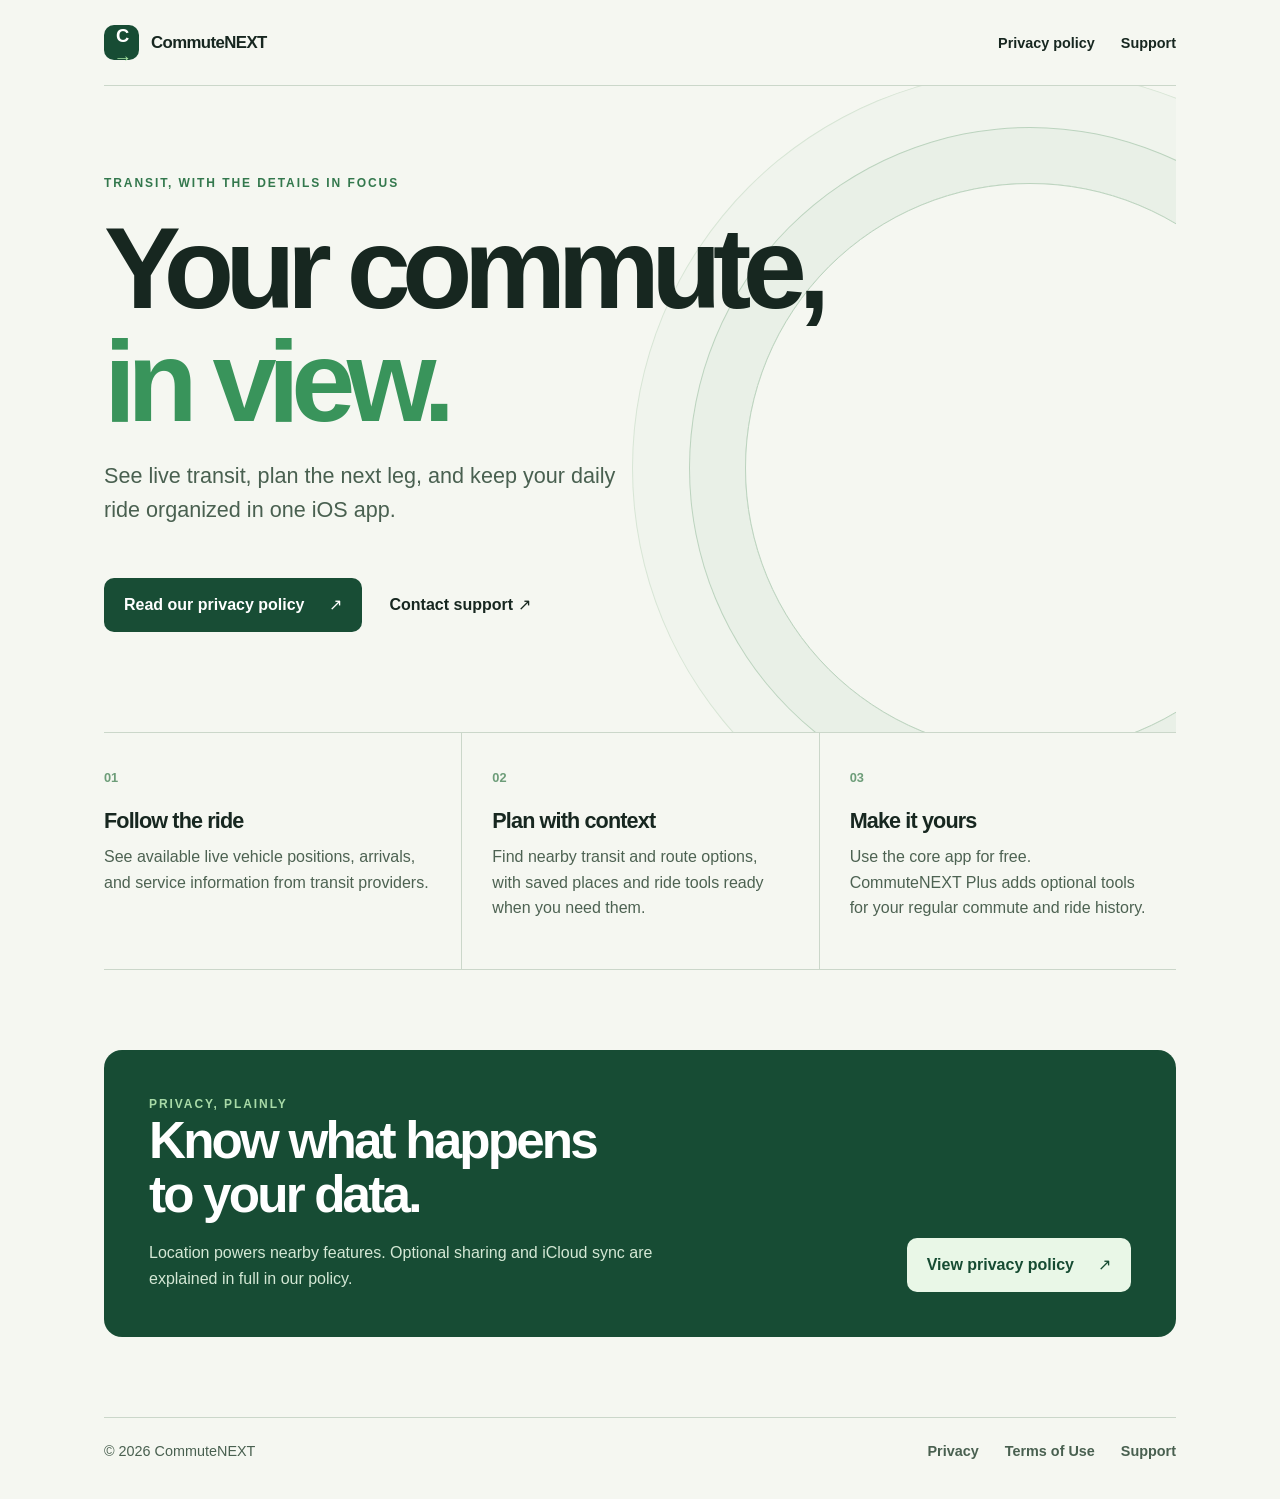
==== index.html @ d7183db9 "Publish CommuteNEXT website and privacy policy" ====
<!doctype html>
<html lang="en">
<head>
  <meta charset="utf-8">
  <meta name="viewport" content="width=device-width, initial-scale=1">
  <meta name="color-scheme" content="light dark">
  <meta name="description" content="CommuteNEXT helps you follow live transit, plan your commute, and keep the details that matter close at hand.">
  <title>CommuteNEXT — Your commute, in view</title>
  <link rel="stylesheet" href="styles.css">
</head>
<body>
  <div class="site-shell">
    <header class="site-header">
      <a class="brand" href="./" aria-label="CommuteNEXT home"><span class="brand-mark" aria-hidden="true">C<span>→</span></span><span>CommuteNEXT</span></a>
      <nav aria-label="Main navigation"><a href="privacy/">Privacy policy</a><a href="mailto:tanner.davidson@fabweavr.com?subject=CommuteNEXT%20Support">Support</a></nav>
    </header>
    <main>
      <section class="hero" aria-labelledby="hero-title">
        <p class="eyebrow">Transit, with the details in focus</p>
        <h1 id="hero-title">Your commute,<br><em>in view.</em></h1>
        <p class="lead">See live transit, plan the next leg, and keep your daily ride organized in one iOS app.</p>
        <div class="hero-actions"><a class="button" href="privacy/">Read our privacy policy <span aria-hidden="true">↗</span></a><a class="text-link" href="mailto:tanner.davidson@fabweavr.com?subject=CommuteNEXT%20Support">Contact support <span aria-hidden="true">↗</span></a></div>
      </section>
      <section class="features" aria-label="What CommuteNEXT offers">
        <div><span class="feature-number">01</span><h2>Follow the ride</h2><p>See available live vehicle positions, arrivals, and service information from transit providers.</p></div>
        <div><span class="feature-number">02</span><h2>Plan with context</h2><p>Find nearby transit and route options, with saved places and ride tools ready when you need them.</p></div>
        <div><span class="feature-number">03</span><h2>Make it yours</h2><p>Use the core app for free. CommuteNEXT Plus adds optional tools for your regular commute and ride history.</p></div>
      </section>
      <section class="privacy-callout"><div><p class="eyebrow">Privacy, plainly</p><h2>Know what happens to your data.</h2><p>Location powers nearby features. Optional sharing and iCloud sync are explained in full in our policy.</p></div><a class="button button-light" href="privacy/">View privacy policy <span aria-hidden="true">↗</span></a></section>
    </main>
    <footer><span>© 2026 CommuteNEXT</span><span><a href="privacy/">Privacy</a><a href="https://www.apple.com/legal/internet-services/itunes/dev/stdeula/">Terms of Use</a><a href="mailto:tanner.davidson@fabweavr.com?subject=CommuteNEXT%20Support">Support</a></span></footer>
  </div>
</body>
</html>
---- styles.css ----
:root{font-family:-apple-system,BlinkMacSystemFont,"Segoe UI",sans-serif;color:#172720;background:#f5f7f1;font-synthesis:none}*{box-sizing:border-box}html{scroll-behavior:smooth}body{margin:0}a{color:inherit;text-underline-offset:3px}a:focus-visible{outline:3px solid #53a86f;outline-offset:4px}.site-shell{max-width:1200px;margin:auto;padding:0 5vw}.site-header{display:flex;align-items:center;justify-content:space-between;gap:24px;padding:25px 0;border-bottom:1px solid #cbd7ca}.brand{display:inline-flex;align-items:center;gap:12px;text-decoration:none;font-size:1.05rem;font-weight:750;letter-spacing:-.035em}.brand-mark{display:grid;place-items:center;width:35px;height:35px;border-radius:10px;background:#174c34;color:white;font-size:1.15rem;letter-spacing:-.12em}.brand-mark span{color:#a5e2a0}.site-header nav,footer span:last-child{display:flex;gap:26px;flex-wrap:wrap}.site-header nav a,footer a{text-decoration:none;font-size:.9rem;font-weight:600}.site-header nav a:hover,footer a:hover,.text-link:hover{text-decoration:underline}.hero{min-height:610px;display:flex;flex-direction:column;justify-content:center;padding:90px 0 100px;position:relative;overflow:hidden}.hero:after{content:"";position:absolute;right:-13%;top:15%;width:53%;aspect-ratio:1;border:1px solid #bbd3be;border-radius:50%;box-shadow:0 0 0 55px #e9f0e7,0 0 0 56px #bbd3be,0 0 0 112px #f0f4ed,0 0 0 113px #d7e5d5;pointer-events:none}.eyebrow{margin:0 0 22px;color:#33784d;text-transform:uppercase;letter-spacing:.16em;font-size:.75rem;font-weight:800}.hero h1,.policy h1{margin:0;font-size:clamp(3.7rem,9vw,7.8rem);line-height:.98;letter-spacing:-.075em;max-width:780px;position:relative;z-index:1}.hero h1 em{font-style:normal;color:#39945b}.lead{max-width:520px;font-size:clamp(1.08rem,2vw,1.35rem);line-height:1.55;color:#496050;position:relative;z-index:1}.hero-actions{display:flex;align-items:center;gap:28px;flex-wrap:wrap;margin-top:30px;position:relative;z-index:1}.button{display:inline-flex;justify-content:space-between;align-items:center;gap:24px;background:#184d35;color:#fff;padding:16px 20px;border-radius:10px;text-decoration:none;font-weight:700;min-height:54px}.button:hover{background:#267046}.text-link{font-weight:700;text-decoration:none}.features{display:grid;grid-template-columns:repeat(3,1fr);border-top:1px solid #cbd7ca;border-bottom:1px solid #cbd7ca}.features>div{padding:35px 30px 48px 0}.features>div+div{border-left:1px solid #cbd7ca;padding-left:30px}.feature-number{font-size:.8rem;font-weight:800;color:#6d9d79}.features h2{font-size:1.35rem;letter-spacing:-.04em;margin:22px 0 10px}.features p,.privacy-callout p{line-height:1.6;color:#4d6252;margin:0}.privacy-callout{display:flex;align-items:end;justify-content:space-between;gap:30px;background:#174c34;color:#fff;border-radius:18px;margin:80px 0;padding:45px}.privacy-callout .eyebrow{color:#a8daa7}.privacy-callout h2{font-size:clamp(2rem,4vw,3.4rem);line-height:1.06;letter-spacing:-.055em;margin:0 0 18px;max-width:500px}.privacy-callout p{color:#d4e8d5;max-width:520px}.button-light{background:#e9f7e7;color:#164b32;white-space:nowrap}.button-light:hover{background:#fff}footer{display:flex;justify-content:space-between;gap:20px;padding:25px 0 40px;border-top:1px solid #cbd7ca;color:#496050;font-size:.9rem}.policy{max-width:850px;margin:0 auto;padding:68px 0 100px}.policy-head{padding-bottom:32px}.policy h1{font-size:clamp(3.1rem,7vw,5.5rem)}.policy .lead{font-size:1.15rem;margin:25px 0 15px}.date{font-size:.9rem;font-weight:700;color:#5d715f}.policy-nav{display:flex;flex-wrap:wrap;gap:10px;padding:25px 0;border-top:1px solid #cbd7ca;border-bottom:1px solid #cbd7ca}.policy-nav a{font-size:.85rem;text-decoration:none;padding:9px 12px;border-radius:7px;background:#e8eee5;color:#28553a;font-weight:700}.policy-nav a:hover{background:#dce9d9}.policy article section{padding:34px 0;border-bottom:1px solid #d4dfd1;scroll-margin-top:20px}.policy h2{font-size:1.8rem;letter-spacing:-.045em;margin:0 0 18px}.policy h3{font-size:1.12rem;letter-spacing:-.02em;margin:28px 0 10px}.policy p,.policy li{font-size:1rem;line-height:1.72;color:#3d5243}.policy p{margin:0 0 14px}.policy li{margin-bottom:9px}.policy ul{padding-left:24px}.policy a{color:#176040;font-weight:650}@media(max-width:720px){.site-header{align-items:flex-start}.site-header nav{gap:14px;justify-content:flex-end}.hero{min-height:550px;padding:75px 0}.hero:after{right:-60%;top:5%;width:85%;opacity:.6}.features{grid-template-columns:1fr}.features>div,.features>div+div{padding:24px 0;border-left:0}.features>div+div{border-top:1px solid #cbd7ca}.privacy-callout{display:block;padding:30px;margin:55px 0}.privacy-callout .button{margin-top:25px}.policy{padding:50px 0 70px}footer{display:block}footer span:last-child{margin-top:20px}}
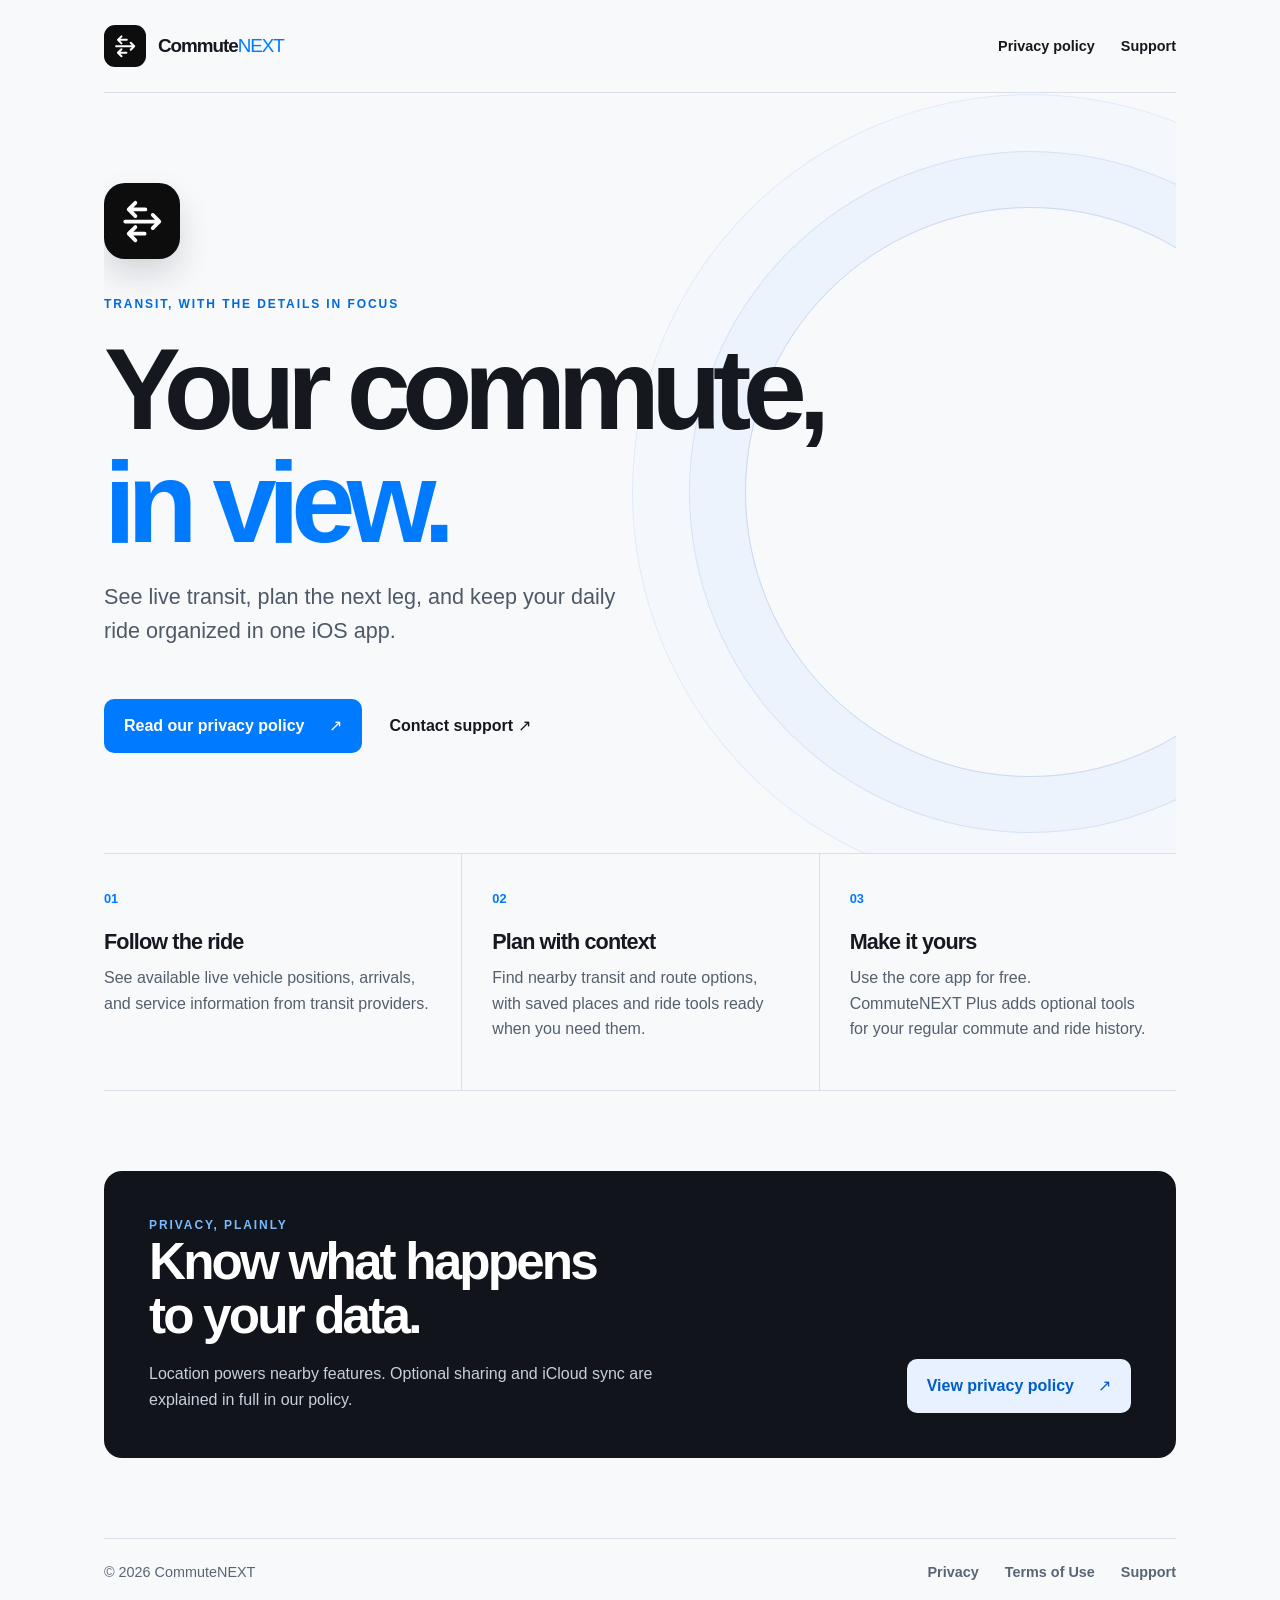
==== commit 049063bf: "Use CommuteNEXT app branding on website" ====
--- a/index.html
+++ b/index.html
@@ -6,16 +6,18 @@
   <meta name="color-scheme" content="light dark">
   <meta name="description" content="CommuteNEXT helps you follow live transit, plan your commute, and keep the details that matter close at hand.">
   <title>CommuteNEXT — Your commute, in view</title>
+  <link rel="icon" type="image/svg+xml" href="favicon.svg">
   <link rel="stylesheet" href="styles.css">
 </head>
 <body>
   <div class="site-shell">
     <header class="site-header">
-      <a class="brand" href="./" aria-label="CommuteNEXT home"><span class="brand-mark" aria-hidden="true">C<span>→</span></span><span>CommuteNEXT</span></a>
+      <a class="brand" href="./" aria-label="CommuteNEXT home"><span class="brand-mark" aria-hidden="true"><img src="assets/commutenext-arrows.svg" alt=""></span><span class="brand-name">Commute<span>NEXT</span></span></a>
       <nav aria-label="Main navigation"><a href="privacy/">Privacy policy</a><a href="mailto:tanner.davidson@fabweavr.com?subject=CommuteNEXT%20Support">Support</a></nav>
     </header>
     <main>
       <section class="hero" aria-labelledby="hero-title">
+        <div class="hero-emblem" aria-hidden="true"><img src="assets/commutenext-arrows.svg" alt=""></div>
         <p class="eyebrow">Transit, with the details in focus</p>
         <h1 id="hero-title">Your commute,<br><em>in view.</em></h1>
         <p class="lead">See live transit, plan the next leg, and keep your daily ride organized in one iOS app.</p>
--- a/styles.css
+++ b/styles.css
@@ -1 +1,112 @@
-:root{font-family:-apple-system,BlinkMacSystemFont,"Segoe UI",sans-serif;color:#172720;background:#f5f7f1;font-synthesis:none}*{box-sizing:border-box}html{scroll-behavior:smooth}body{margin:0}a{color:inherit;text-underline-offset:3px}a:focus-visible{outline:3px solid #53a86f;outline-offset:4px}.site-shell{max-width:1200px;margin:auto;padding:0 5vw}.site-header{display:flex;align-items:center;justify-content:space-between;gap:24px;padding:25px 0;border-bottom:1px solid #cbd7ca}.brand{display:inline-flex;align-items:center;gap:12px;text-decoration:none;font-size:1.05rem;font-weight:750;letter-spacing:-.035em}.brand-mark{display:grid;place-items:center;width:35px;height:35px;border-radius:10px;background:#174c34;color:white;font-size:1.15rem;letter-spacing:-.12em}.brand-mark span{color:#a5e2a0}.site-header nav,footer span:last-child{display:flex;gap:26px;flex-wrap:wrap}.site-header nav a,footer a{text-decoration:none;font-size:.9rem;font-weight:600}.site-header nav a:hover,footer a:hover,.text-link:hover{text-decoration:underline}.hero{min-height:610px;display:flex;flex-direction:column;justify-content:center;padding:90px 0 100px;position:relative;overflow:hidden}.hero:after{content:"";position:absolute;right:-13%;top:15%;width:53%;aspect-ratio:1;border:1px solid #bbd3be;border-radius:50%;box-shadow:0 0 0 55px #e9f0e7,0 0 0 56px #bbd3be,0 0 0 112px #f0f4ed,0 0 0 113px #d7e5d5;pointer-events:none}.eyebrow{margin:0 0 22px;color:#33784d;text-transform:uppercase;letter-spacing:.16em;font-size:.75rem;font-weight:800}.hero h1,.policy h1{margin:0;font-size:clamp(3.7rem,9vw,7.8rem);line-height:.98;letter-spacing:-.075em;max-width:780px;position:relative;z-index:1}.hero h1 em{font-style:normal;color:#39945b}.lead{max-width:520px;font-size:clamp(1.08rem,2vw,1.35rem);line-height:1.55;color:#496050;position:relative;z-index:1}.hero-actions{display:flex;align-items:center;gap:28px;flex-wrap:wrap;margin-top:30px;position:relative;z-index:1}.button{display:inline-flex;justify-content:space-between;align-items:center;gap:24px;background:#184d35;color:#fff;padding:16px 20px;border-radius:10px;text-decoration:none;font-weight:700;min-height:54px}.button:hover{background:#267046}.text-link{font-weight:700;text-decoration:none}.features{display:grid;grid-template-columns:repeat(3,1fr);border-top:1px solid #cbd7ca;border-bottom:1px solid #cbd7ca}.features>div{padding:35px 30px 48px 0}.features>div+div{border-left:1px solid #cbd7ca;padding-left:30px}.feature-number{font-size:.8rem;font-weight:800;color:#6d9d79}.features h2{font-size:1.35rem;letter-spacing:-.04em;margin:22px 0 10px}.features p,.privacy-callout p{line-height:1.6;color:#4d6252;margin:0}.privacy-callout{display:flex;align-items:end;justify-content:space-between;gap:30px;background:#174c34;color:#fff;border-radius:18px;margin:80px 0;padding:45px}.privacy-callout .eyebrow{color:#a8daa7}.privacy-callout h2{font-size:clamp(2rem,4vw,3.4rem);line-height:1.06;letter-spacing:-.055em;margin:0 0 18px;max-width:500px}.privacy-callout p{color:#d4e8d5;max-width:520px}.button-light{background:#e9f7e7;color:#164b32;white-space:nowrap}.button-light:hover{background:#fff}footer{display:flex;justify-content:space-between;gap:20px;padding:25px 0 40px;border-top:1px solid #cbd7ca;color:#496050;font-size:.9rem}.policy{max-width:850px;margin:0 auto;padding:68px 0 100px}.policy-head{padding-bottom:32px}.policy h1{font-size:clamp(3.1rem,7vw,5.5rem)}.policy .lead{font-size:1.15rem;margin:25px 0 15px}.date{font-size:.9rem;font-weight:700;color:#5d715f}.policy-nav{display:flex;flex-wrap:wrap;gap:10px;padding:25px 0;border-top:1px solid #cbd7ca;border-bottom:1px solid #cbd7ca}.policy-nav a{font-size:.85rem;text-decoration:none;padding:9px 12px;border-radius:7px;background:#e8eee5;color:#28553a;font-weight:700}.policy-nav a:hover{background:#dce9d9}.policy article section{padding:34px 0;border-bottom:1px solid #d4dfd1;scroll-margin-top:20px}.policy h2{font-size:1.8rem;letter-spacing:-.045em;margin:0 0 18px}.policy h3{font-size:1.12rem;letter-spacing:-.02em;margin:28px 0 10px}.policy p,.policy li{font-size:1rem;line-height:1.72;color:#3d5243}.policy p{margin:0 0 14px}.policy li{margin-bottom:9px}.policy ul{padding-left:24px}.policy a{color:#176040;font-weight:650}@media(max-width:720px){.site-header{align-items:flex-start}.site-header nav{gap:14px;justify-content:flex-end}.hero{min-height:550px;padding:75px 0}.hero:after{right:-60%;top:5%;width:85%;opacity:.6}.features{grid-template-columns:1fr}.features>div,.features>div+div{padding:24px 0;border-left:0}.features>div+div{border-top:1px solid #cbd7ca}.privacy-callout{display:block;padding:30px;margin:55px 0}.privacy-callout .button{margin-top:25px}.policy{padding:50px 0 70px}footer{display:block}footer span:last-child{margin-top:20px}}
+:root {
+  font-family: -apple-system, BlinkMacSystemFont, "Segoe UI", sans-serif;
+  color: #15191f;
+  background: #f8f9fb;
+  font-synthesis: none;
+}
+* { box-sizing: border-box; }
+html { scroll-behavior: smooth; }
+body { margin: 0; }
+a { color: inherit; text-underline-offset: 3px; }
+a:focus-visible { outline: 3px solid #007aff; outline-offset: 4px; }
+.site-shell { max-width: 1200px; margin: auto; padding: 0 5vw; }
+.site-header {
+  display: flex; align-items: center; justify-content: space-between; gap: 24px;
+  padding: 25px 0; border-bottom: 1px solid #d9dfe8;
+}
+.brand { display: inline-flex; align-items: center; gap: 12px; text-decoration: none; white-space: nowrap; }
+.brand-mark {
+  display: grid; place-items: center; width: 42px; height: 42px;
+  flex: none; border-radius: 11px; background: #0d0d0d;
+}
+.brand-mark img { display: block; width: 34px; height: 34px; }
+.brand-name { font-size: 1.18rem; font-weight: 850; letter-spacing: -.055em; }
+.brand-name span { color: #007aff; font-weight: 500; }
+.site-header nav, footer span:last-child { display: flex; gap: 26px; flex-wrap: wrap; }
+.site-header nav a, footer a { text-decoration: none; font-size: .9rem; font-weight: 650; }
+.site-header nav a:hover, footer a:hover, .text-link:hover { text-decoration: underline; }
+.hero {
+  min-height: 610px; display: flex; flex-direction: column; justify-content: center;
+  padding: 90px 0 100px; position: relative; overflow: hidden;
+}
+.hero::after {
+  content: ""; position: absolute; right: -13%; top: 15%; width: 53%; aspect-ratio: 1;
+  border: 1px solid #c8d9f2; border-radius: 50%;
+  box-shadow: 0 0 0 55px #edf3fc, 0 0 0 56px #d4e2f7,
+    0 0 0 112px #f4f7fc, 0 0 0 113px #e0eafa;
+  pointer-events: none;
+}
+.hero-emblem {
+  display: grid; place-items: center; width: 76px; height: 76px; margin-bottom: 38px;
+  border-radius: 21px; background: #0d0d0d; box-shadow: 0 16px 32px #10192726;
+  position: relative; z-index: 1;
+}
+.hero-emblem img { width: 64px; height: 64px; }
+.eyebrow {
+  margin: 0 0 22px; color: #0069dd; text-transform: uppercase;
+  letter-spacing: .16em; font-size: .75rem; font-weight: 800;
+}
+.hero h1, .policy h1 {
+  margin: 0; font-size: clamp(3.7rem, 9vw, 7.8rem); line-height: .98;
+  letter-spacing: -.075em; max-width: 780px; position: relative; z-index: 1;
+}
+.hero h1 em { font-style: normal; color: #007aff; }
+.lead {
+  max-width: 520px; font-size: clamp(1.08rem, 2vw, 1.35rem);
+  line-height: 1.55; color: #4e5968; position: relative; z-index: 1;
+}
+.hero-actions { display: flex; align-items: center; gap: 28px; flex-wrap: wrap; margin-top: 30px; position: relative; z-index: 1; }
+.button {
+  display: inline-flex; justify-content: space-between; align-items: center; gap: 24px;
+  background: #007aff; color: #fff; padding: 16px 20px; border-radius: 10px;
+  text-decoration: none; font-weight: 700; min-height: 54px;
+}
+.button:hover { background: #0064d4; }
+.text-link { font-weight: 700; text-decoration: none; }
+.features { display: grid; grid-template-columns: repeat(3, 1fr); border-top: 1px solid #d9dfe8; border-bottom: 1px solid #d9dfe8; }
+.features > div { padding: 35px 30px 48px 0; }
+.features > div + div { border-left: 1px solid #d9dfe8; padding-left: 30px; }
+.feature-number { font-size: .8rem; font-weight: 800; color: #007aff; }
+.features h2 { font-size: 1.35rem; letter-spacing: -.04em; margin: 22px 0 10px; }
+.features p, .privacy-callout p { line-height: 1.6; color: #535f6c; margin: 0; }
+.privacy-callout {
+  display: flex; align-items: end; justify-content: space-between; gap: 30px;
+  background: #11151b; color: #fff; border-radius: 18px; margin: 80px 0; padding: 45px;
+}
+.privacy-callout .eyebrow { color: #7bbaff; }
+.privacy-callout h2 { font-size: clamp(2rem, 4vw, 3.4rem); line-height: 1.06; letter-spacing: -.055em; margin: 0 0 18px; max-width: 500px; }
+.privacy-callout p { color: #c7d0dc; max-width: 520px; }
+.button-light { background: #e7f1ff; color: #005dc7; white-space: nowrap; }
+.button-light:hover { background: #fff; }
+footer { display: flex; justify-content: space-between; gap: 20px; padding: 25px 0 40px; border-top: 1px solid #d9dfe8; color: #596574; font-size: .9rem; }
+.policy { max-width: 850px; margin: 0 auto; padding: 68px 0 100px; }
+.policy-head { padding-bottom: 32px; }
+.policy h1 { font-size: clamp(3.1rem, 7vw, 5.5rem); }
+.policy .lead { font-size: 1.15rem; margin: 25px 0 15px; }
+.date { font-size: .9rem; font-weight: 700; color: #667181; }
+.policy-nav { display: flex; flex-wrap: wrap; gap: 10px; padding: 25px 0; border-top: 1px solid #d9dfe8; border-bottom: 1px solid #d9dfe8; }
+.policy-nav a { font-size: .85rem; text-decoration: none; padding: 9px 12px; border-radius: 7px; background: #eaf2fd; color: #0061c9; font-weight: 700; }
+.policy-nav a:hover { background: #dceafb; }
+.policy article section { padding: 34px 0; border-bottom: 1px solid #d9dfe8; scroll-margin-top: 20px; }
+.policy h2 { font-size: 1.8rem; letter-spacing: -.045em; margin: 0 0 18px; }
+.policy h3 { font-size: 1.12rem; letter-spacing: -.02em; margin: 28px 0 10px; }
+.policy p, .policy li { font-size: 1rem; line-height: 1.72; color: #414e5d; }
+.policy p { margin: 0 0 14px; }
+.policy li { margin-bottom: 9px; }
+.policy ul { padding-left: 24px; }
+.policy a { color: #005ec8; font-weight: 650; }
+@media (max-width: 720px) {
+  .site-header { align-items: flex-start; }
+  .site-header nav { gap: 14px; justify-content: flex-end; }
+  .brand-name { font-size: 1.06rem; }
+  .hero { min-height: 550px; padding: 75px 0; }
+  .hero::after { right: -60%; top: 5%; width: 85%; opacity: .6; }
+  .features { grid-template-columns: 1fr; }
+  .features > div, .features > div + div { padding: 24px 0; border-left: 0; }
+  .features > div + div { border-top: 1px solid #d9dfe8; }
+  .privacy-callout { display: block; padding: 30px; margin: 55px 0; }
+  .privacy-callout .button { margin-top: 25px; }
+  .policy { padding: 50px 0 70px; }
+  footer { display: block; }
+  footer span:last-child { margin-top: 20px; }
+}
